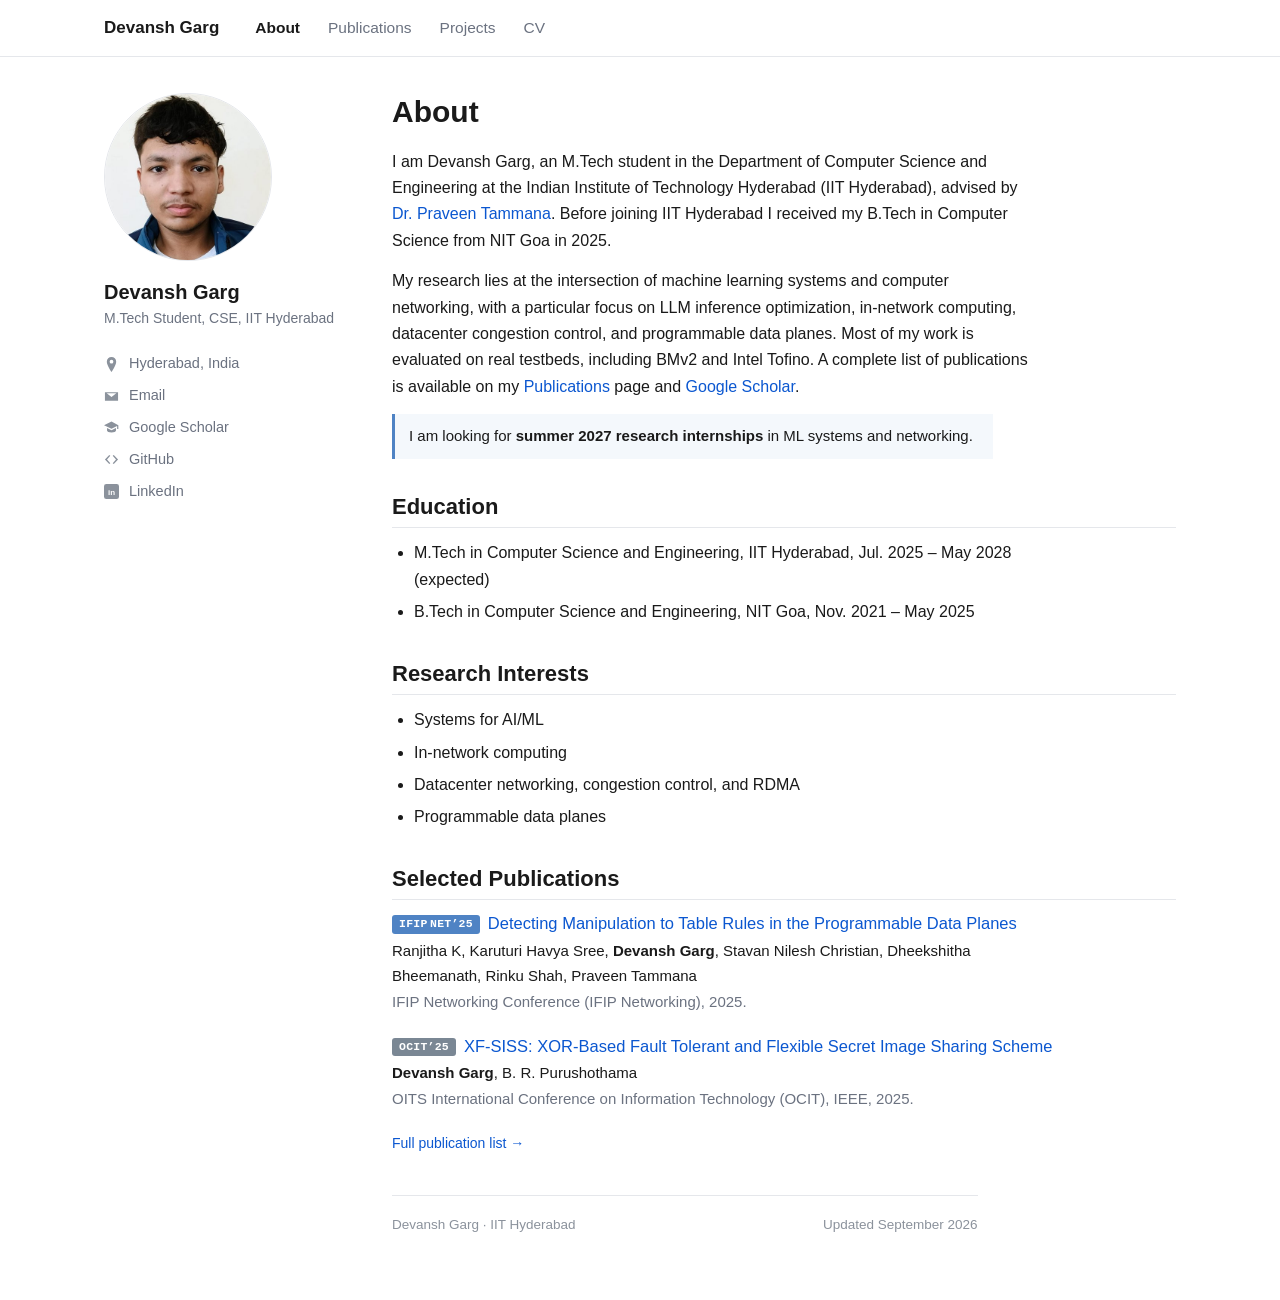
==== index.html @ cb442c2f "Personal research site About, publications with per-paper pages, projects, and CV. Plain HTML and on" ====
<!doctype html>
<html lang="en">
<head>
<meta charset="utf-8">
<meta name="viewport" content="width=device-width, initial-scale=1">
<title>Devansh Garg — Systems for Large-Scale Machine Learning</title>
<meta name="description" content="Devansh Garg, M.Tech student at IIT Hyderabad, working on systems for large-scale machine learning: efficient inference, in-network computing, and datacenter networking.">
<link rel="canonical" href="https://garg-tech.github.io/">
<meta property="og:type" content="website">
<meta property="og:title" content="Devansh Garg">
<meta property="og:description" content="Systems for large-scale machine learning: efficient inference, in-network computing, and datacenter networking. M.Tech, IIT Hyderabad.">
<meta property="og:url" content="https://garg-tech.github.io/">
<meta property="og:image" content="https://garg-tech.github.io/assets/img/headshot.jpg">
<meta name="twitter:card" content="summary">
<link rel="icon" href="/assets/favicon.svg" type="image/svg+xml">
<link rel="stylesheet" href="/assets/style.css">
<script data-goatcounter="https://garg-tech.goatcounter.com/count" async src="https://gc.zgo.at/count.js"></script>
</head>
<body>
<a class="skip" href="#main">Skip to content</a>

<div class="topbar">
  <div class="bar-inner">
    <a class="brand" href="/">Devansh Garg</a>
    <nav aria-label="Site">
      <a href="/" aria-current="page">About</a>
      <a href="/publications/">Publications</a>
      <a href="/projects/">Projects</a>
      <a href="/cv/">CV</a>
    </nav>
  </div>
</div>

<div class="page">
  <aside class="side">
    <img class="avatar" src="/assets/img/headshot.jpg" alt="Photo of Devansh Garg" width="168" height="168">
    <h2>Devansh Garg</h2>
    <p class="role">M.Tech Student, CSE, IIT Hyderabad</p>
    <ul>
      <li><svg viewBox="0 0 16 16" aria-hidden="true"><path d="M8 0a5 5 0 0 0-5 5c0 3.6 5 11 5 11s5-7.4 5-11a5 5 0 0 0-5-5Zm0 7a2 2 0 1 1 0-4 2 2 0 0 1 0 4Z"/></svg><span>Hyderabad, India</span></li>
      <li><svg viewBox="0 0 16 16" aria-hidden="true"><path d="M1 3.5h14v9H1v-9Zm1.9 1L8 8.4l5.1-3.9H2.9Z"/></svg><a href="&#109;&#97;&#105;&#108;&#116;&#111;&#58;&#99;&#115;&#50;&#53;&#109;&#116;&#101;&#99;&#104;&#49;&#50;&#48;&#50;&#50;&#64;&#105;&#105;&#116;&#104;&#46;&#97;&#99;&#46;&#105;&#110;">Email</a></li>
      <li><svg viewBox="0 0 16 16" aria-hidden="true"><path d="M8 1.6 0 5.5l8 3.9 6-2.9v3.1h1.3V5.5L8 1.6ZM3.2 8.6v2.6c0 1.2 2.1 2.1 4.8 2.1s4.8-.9 4.8-2.1V8.6L8 11 3.2 8.6Z"/></svg><a href="https://scholar.google.com/citations?user=S8D1MAkAAAAJ" target="_blank" rel="noopener">Google Scholar</a></li>
      <li><svg viewBox="0 0 16 16" aria-hidden="true"><path d="M5.6 3.1 1 8l4.6 4.9 1.1-1L3.2 8l3.5-3.9-1.1-1Zm4.8 0-1.1 1L12.8 8l-3.5 3.9 1.1 1L15 8l-4.6-4.9Z"/></svg><a href="https://github.com/garg-tech" target="_blank" rel="noopener">GitHub</a></li>
      <li><svg viewBox="0 0 16 16" aria-hidden="true"><rect width="16" height="16" rx="2.5"/><text x="8" y="11.6" text-anchor="middle" font-size="8.5" font-weight="700" fill="#fff" font-family="Helvetica,Arial,sans-serif">in</text></svg><a href="https://linkedin.com/in/garg-devansh" target="_blank" rel="noopener">LinkedIn</a></li>
    </ul>
  </aside>

  <main id="main">
    <h1>About</h1>

    <p>I am Devansh Garg, an M.Tech student in the Department of Computer Science and Engineering at
    the Indian Institute of Technology Hyderabad (IIT Hyderabad), advised by
    <a href="https://praveenabt.github.io/" target="_blank" rel="noopener">Dr. Praveen Tammana</a>. Before joining IIT Hyderabad
    I received my B.Tech in Computer Science from NIT Goa in 2025.</p>

    <p>My research lies at the intersection of machine learning systems and computer networking, with a
    particular focus on LLM inference optimization, in-network computing, datacenter congestion control,
    and programmable data planes. Most of my work is evaluated on real testbeds, including BMv2 and
    Intel Tofino. A complete list of publications is available on my
    <a href="/publications/">Publications</a> page and
    <a href="https://scholar.google.com/citations?user=S8D1MAkAAAAJ" target="_blank" rel="noopener">Google Scholar</a>.</p>

    <p class="seeking">I am looking for <strong>summer 2027 research internships</strong> in ML systems
    and networking.</p>

    <h2>Education</h2>
    <ul>
      <li>M.Tech in Computer Science and Engineering, IIT Hyderabad, Jul. 2025 – May 2028 (expected)</li>
      <li>B.Tech in Computer Science and Engineering, NIT Goa, Nov. 2021 – May 2025</li>
    </ul>

    <h2>Research Interests</h2>
    <ul>
      <li>Systems for AI/ML</li>
      <li>In-network computing</li>
      <li>Datacenter networking, congestion control, and RDMA</li>
      <li>Programmable data planes</li>
    </ul>

    <h2>Selected Publications</h2>

    <div class="pub">
      <p class="pub-title"><span class="badge">IFIP&#8201;NET&rsquo;25</span><a href="/publications/p4tval/">Detecting Manipulation to Table Rules in the Programmable Data Planes</a></p>
      <p class="authors">Ranjitha K, Karuturi Havya Sree, <strong>Devansh Garg</strong>, Stavan Nilesh Christian, Dheekshitha Bheemanath, Rinku Shah, Praveen Tammana</p>
      <p class="venue">IFIP Networking Conference (IFIP Networking), 2025.</p>
    </div>

    <div class="pub">
      <p class="pub-title"><span class="badge alt">OCIT&rsquo;25</span><a href="/publications/xf-siss/">XF-SISS: XOR-Based Fault Tolerant and Flexible Secret Image Sharing Scheme</a></p>
      <p class="authors"><strong>Devansh Garg</strong>, B. R. Purushothama</p>
      <p class="venue">OITS International Conference on Information Technology (OCIT), IEEE, 2025.</p>
    </div>

    <p class="small"><a href="/publications/">Full publication list &rarr;</a></p>

    <div class="footer">
      <span>Devansh Garg · IIT Hyderabad</span>
      <span>Updated September 2026</span>
    </div>
  </main>
</div>
</body>
</html>
---- assets/style.css ----
/* Devansh Garg — personal research site. Light only, system sans, sidebar + content. */

:root {
  color-scheme: light;
  --bg: #ffffff;
  --ink: #1a1a1a;
  --mute: #6b7280;
  --faint: #8b929c;
  --rule: #e5e7eb;
  --link: #0b57d0;
  --link-hover: #093f97;
  --badge: #4f83c4;
  --badge-alt: #7a8794;
  --amber: #8a5a00;
  --sans: -apple-system, BlinkMacSystemFont, "Segoe UI", Roboto, "Helvetica Neue", Arial, "Noto Sans", sans-serif;
  --mono: ui-monospace, SFMono-Regular, Menlo, Consolas, "Liberation Mono", monospace;
}

*, *::before, *::after { box-sizing: border-box; }

html { -webkit-text-size-adjust: 100%; }

body {
  margin: 0;
  background: var(--bg);
  color: var(--ink);
  font-family: var(--sans);
  font-size: 16px;
  line-height: 1.65;
  -webkit-font-smoothing: antialiased;
}

img { max-width: 100%; display: block; }

a { color: var(--link); text-decoration: none; }
a:hover { color: var(--link-hover); text-decoration: underline; }
a:focus-visible { outline: 2px solid var(--link); outline-offset: 2px; border-radius: 2px; }

.skip { position: absolute; left: -9999px; top: 0; background: #fff; color: var(--ink); padding: 8px 12px; border: 1px solid var(--rule); }
.skip:focus { left: 12px; top: 12px; z-index: 20; }

/* ---------- top bar ---------- */

.topbar { border-bottom: 1px solid var(--rule); background: var(--bg); }
.bar-inner {
  max-width: 1120px;
  margin: 0 auto;
  padding: 14px 24px;
  display: flex;
  align-items: baseline;
  flex-wrap: wrap;
  gap: 8px 36px;
}
.brand { font-size: 17px; font-weight: 700; color: var(--ink); }
.brand:hover { color: var(--ink); text-decoration: none; }
.topbar nav { display: flex; flex-wrap: wrap; gap: 8px 28px; }
.topbar nav a { color: var(--mute); font-size: 15.5px; }
.topbar nav a:hover { color: var(--link); text-decoration: none; }
.topbar nav a[aria-current="page"] { color: var(--ink); font-weight: 600; }

/* ---------- page shell ---------- */

.page {
  max-width: 1120px;
  margin: 0 auto;
  padding: 36px 24px 64px;
  display: grid;
  grid-template-columns: 1fr;
  gap: 32px;
}
@media (min-width: 880px) {
  .page { grid-template-columns: 232px 1fr; gap: 56px; }
}

/* ---------- sidebar ---------- */

.side { align-self: start; }
@media (min-width: 880px) { .side { position: sticky; top: 28px; } }

.side .avatar {
  width: 168px; height: 168px;
  border-radius: 50%;
  object-fit: cover;
  border: 1px solid var(--rule);
}
.side h2 { margin: 18px 0 2px; font-size: 20px; font-weight: 700; line-height: 1.3; }
.side .role { margin: 0; font-size: 14px; color: var(--mute); }

.side ul { list-style: none; margin: 18px 0 0; padding: 0; }
.side li { display: flex; align-items: center; gap: 10px; padding: 4px 0; font-size: 14.5px; color: var(--mute); }
.side li svg { width: 15px; height: 15px; flex: 0 0 15px; fill: var(--faint); }
.side li a { color: var(--mute); }
.side li a:hover { color: var(--link); text-decoration: none; }

@media (max-width: 879px) {
  .side { display: grid; grid-template-columns: auto 1fr; gap: 4px 20px; align-items: start; }
  .side .avatar { width: 108px; height: 108px; grid-row: span 3; }
  .side h2 { margin-top: 0; }
  .side ul { margin-top: 8px; }
}

/* ---------- main content ---------- */

main { min-width: 0; }
main h1 { margin: 0 0 18px; font-size: 30px; font-weight: 700; line-height: 1.25; }
main h2 {
  margin: 34px 0 12px;
  font-size: 22px;
  font-weight: 700;
  line-height: 1.3;
  padding-bottom: 6px;
  border-bottom: 1px solid var(--rule);
}
main h3 { margin: 22px 0 6px; font-size: 17px; font-weight: 600; line-height: 1.4; }
main p { margin: 0 0 14px; max-width: 72ch; }
main ul { margin: 0 0 14px; padding-left: 22px; max-width: 72ch; }
main li { margin-bottom: 6px; }
main > :first-child { margin-top: 0; }

.lead { color: var(--mute); }
.muted { color: var(--mute); }
.small { font-size: 14px; }

.seeking {
  margin: 0 0 18px;
  padding: 10px 14px;
  border-left: 3px solid var(--badge);
  background: #f4f8fc;
  font-size: 15px;
  max-width: 72ch;
}

/* ---------- publications ---------- */

.year { margin: 28px 0 10px; font-size: 16px; font-weight: 700; }
.pub { margin-bottom: 20px; max-width: 78ch; }
.pub-title { margin: 0; font-size: 16.5px; font-weight: 400; line-height: 1.45; }
.badge {
  display: inline-block;
  margin-right: 8px;
  padding: 1px 7px;
  border-radius: 3px;
  background: var(--badge);
  color: #fff;
  font-family: var(--mono);
  font-size: 11.5px;
  font-weight: 600;
  letter-spacing: 0.02em;
  vertical-align: 2px;
  white-space: nowrap;
}
.badge.alt { background: var(--badge-alt); }
.badge.review { background: #fff; color: var(--amber); border: 1px solid var(--amber); }
.pub .authors { margin: 3px 0 0; font-size: 15px; }
.pub .authors strong { font-weight: 700; color: var(--ink); white-space: nowrap; }
.pub .venue { margin: 1px 0 0; font-size: 15px; color: var(--mute); }
.pub .links { margin: 3px 0 0; font-size: 14px; }
.links a { margin-right: 20px; }
.links a:last-child { margin-right: 0; }

/* ---------- projects ---------- */

.proj { padding-bottom: 18px; margin-bottom: 18px; border-bottom: 1px solid var(--rule); max-width: 78ch; }
.proj:last-child { border-bottom: 0; }
.proj h3 { margin-top: 0; }
.proj .meta { margin: 2px 0 8px; font-size: 14px; color: var(--mute); }
.proj .tags { margin: 8px 0 0; font-size: 13.5px; color: var(--faint); }
.proj .links { font-size: 14px; margin: 8px 0 0; }
.proj .links a { margin-right: 14px; }

/* ---------- cv ---------- */

.entry { margin-bottom: 16px; max-width: 78ch; }
.entry-head { display: flex; flex-wrap: wrap; justify-content: space-between; gap: 0 18px; align-items: baseline; }
.entry-head h3 { margin: 0; font-size: 16.5px; font-weight: 600; }
.entry-head h3 span { font-weight: 400; color: var(--mute); }
.when { font-size: 14px; color: var(--mute); white-space: nowrap; }
.entry ul { margin: 6px 0 0; }
.entry p { margin: 4px 0 0; }
.entry-sub { display: flex; justify-content: space-between; align-items: baseline; gap: 0 18px; }
.entry-sub ul { flex: 1; }
.entry-sub .when { padding-top: 6px; }

dl.skills { margin: 0; }
dl.skills > div { display: grid; grid-template-columns: 1fr; gap: 0 18px; padding: 5px 0; }
dl.skills dt { font-size: 14px; color: var(--mute); font-weight: 600; }
dl.skills dd { margin: 0; }
@media (min-width: 620px) { dl.skills > div { grid-template-columns: 170px 1fr; } }

/* ---------- misc ---------- */

pre {
  margin: 0 0 14px;
  padding: 12px 14px;
  background: #f8f9fa;
  border: 1px solid var(--rule);
  border-radius: 3px;
  font-family: var(--mono);
  font-size: 13px;
  line-height: 1.55;
  overflow-x: auto;
  max-width: 78ch;
}
.notice {
  font-size: 13.5px;
  line-height: 1.6;
  color: var(--mute);
  padding: 12px 14px;
  border: 1px solid var(--rule);
  border-radius: 3px;
  background: #fafbfc;
  max-width: 78ch;
}
.footer {
  border-top: 1px solid var(--rule);
  margin-top: 40px;
  padding-top: 18px;
  font-size: 13.5px;
  color: var(--faint);
  display: flex;
  flex-wrap: wrap;
  justify-content: space-between;
  gap: 6px 24px;
  max-width: 78ch;
}

@media (prefers-reduced-motion: reduce) { * { transition: none !important; animation: none !important; } }

@media print {
  .topbar nav, .skip, .footer, .side ul { display: none; }
  a { color: #000; }
}
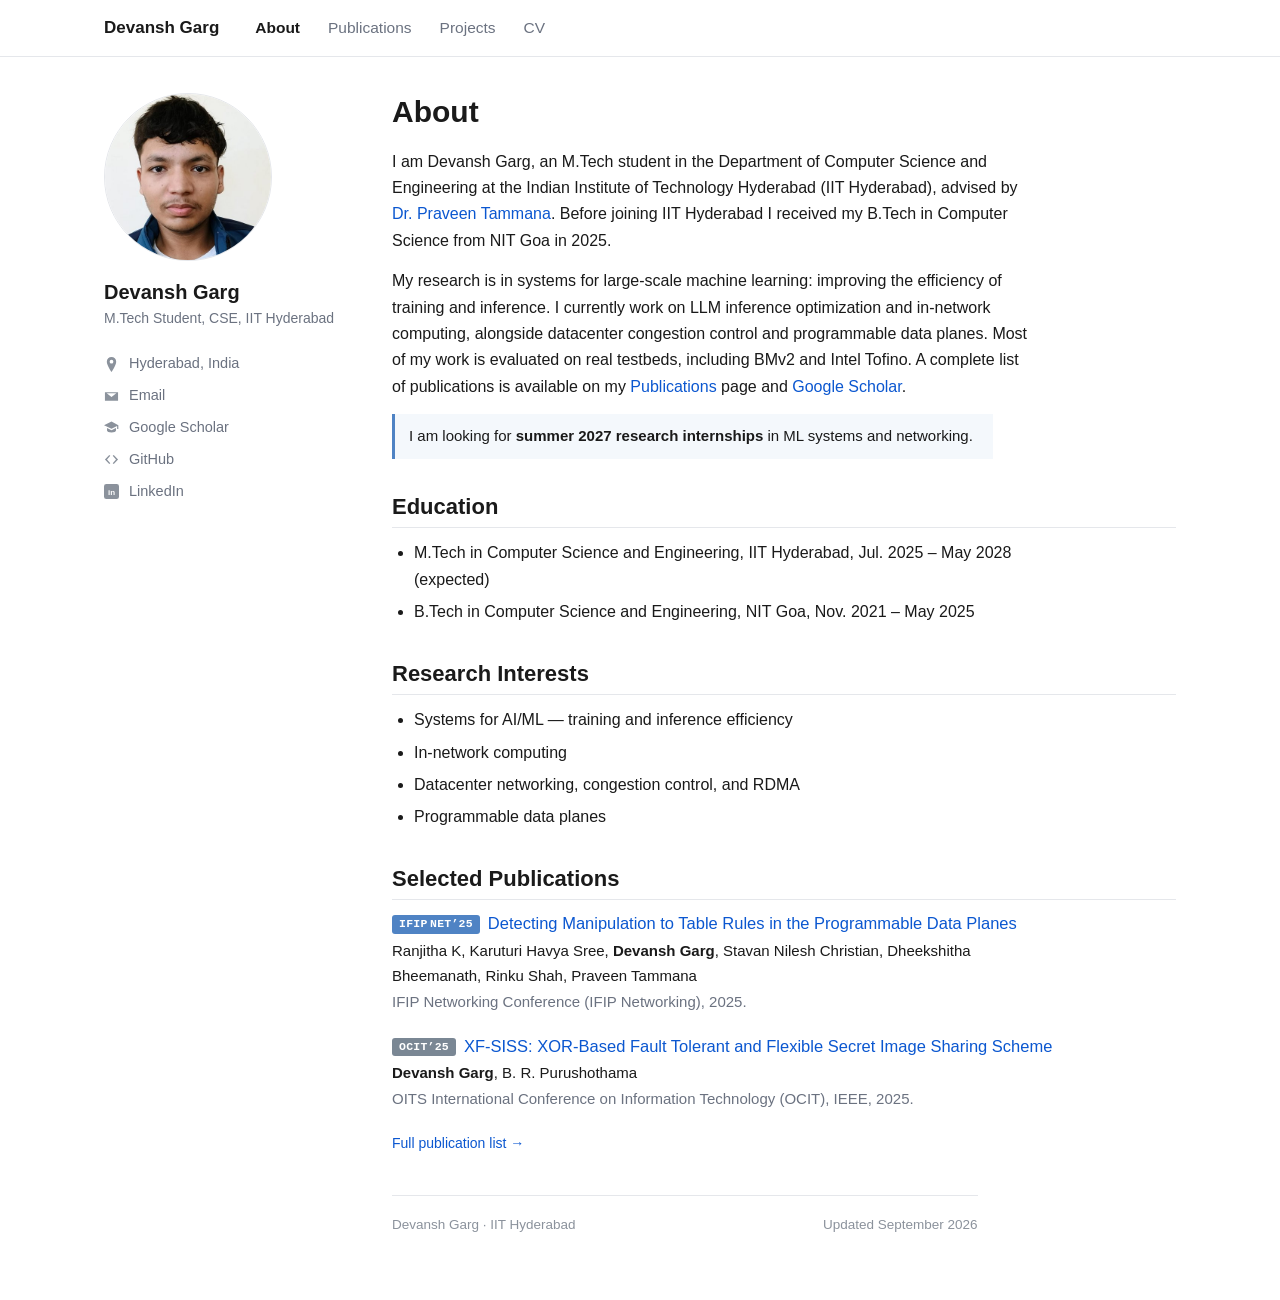
==== commit f8bb0714: "Widen research interests to training and inference Research interests now lead with improving the ef" ====
--- a/index.html
+++ b/index.html
@@ -4,11 +4,11 @@
 <meta charset="utf-8">
 <meta name="viewport" content="width=device-width, initial-scale=1">
 <title>Devansh Garg — Systems for Large-Scale Machine Learning</title>
-<meta name="description" content="Devansh Garg, M.Tech student at IIT Hyderabad, working on systems for large-scale machine learning: efficient inference, in-network computing, and datacenter networking.">
+<meta name="description" content="Devansh Garg, M.Tech student at IIT Hyderabad, working on systems for large-scale machine learning: training and inference efficiency, in-network computing, and datacenter networking.">
 <link rel="canonical" href="https://garg-tech.github.io/">
 <meta property="og:type" content="website">
 <meta property="og:title" content="Devansh Garg">
-<meta property="og:description" content="Systems for large-scale machine learning: efficient inference, in-network computing, and datacenter networking. M.Tech, IIT Hyderabad.">
+<meta property="og:description" content="Systems for large-scale machine learning: training and inference efficiency, in-network computing, and datacenter networking. M.Tech, IIT Hyderabad.">
 <meta property="og:url" content="https://garg-tech.github.io/">
 <meta property="og:image" content="https://garg-tech.github.io/assets/img/headshot.jpg">
 <meta name="twitter:card" content="summary">
@@ -53,9 +53,9 @@
     <a href="https://praveenabt.github.io/" target="_blank" rel="noopener">Dr. Praveen Tammana</a>. Before joining IIT Hyderabad
     I received my B.Tech in Computer Science from NIT Goa in 2025.</p>
 
-    <p>My research lies at the intersection of machine learning systems and computer networking, with a
-    particular focus on LLM inference optimization, in-network computing, datacenter congestion control,
-    and programmable data planes. Most of my work is evaluated on real testbeds, including BMv2 and
+    <p>My research is in systems for large-scale machine learning: improving the efficiency of training
+    and inference. I currently work on LLM inference optimization and in-network computing, alongside
+    datacenter congestion control and programmable data planes. Most of my work is evaluated on real testbeds, including BMv2 and
     Intel Tofino. A complete list of publications is available on my
     <a href="/publications/">Publications</a> page and
     <a href="https://scholar.google.com/citations?user=S8D1MAkAAAAJ" target="_blank" rel="noopener">Google Scholar</a>.</p>
@@ -71,7 +71,7 @@
 
     <h2>Research Interests</h2>
     <ul>
-      <li>Systems for AI/ML</li>
+      <li>Systems for AI/ML — training and inference efficiency</li>
       <li>In-network computing</li>
       <li>Datacenter networking, congestion control, and RDMA</li>
       <li>Programmable data planes</li>
